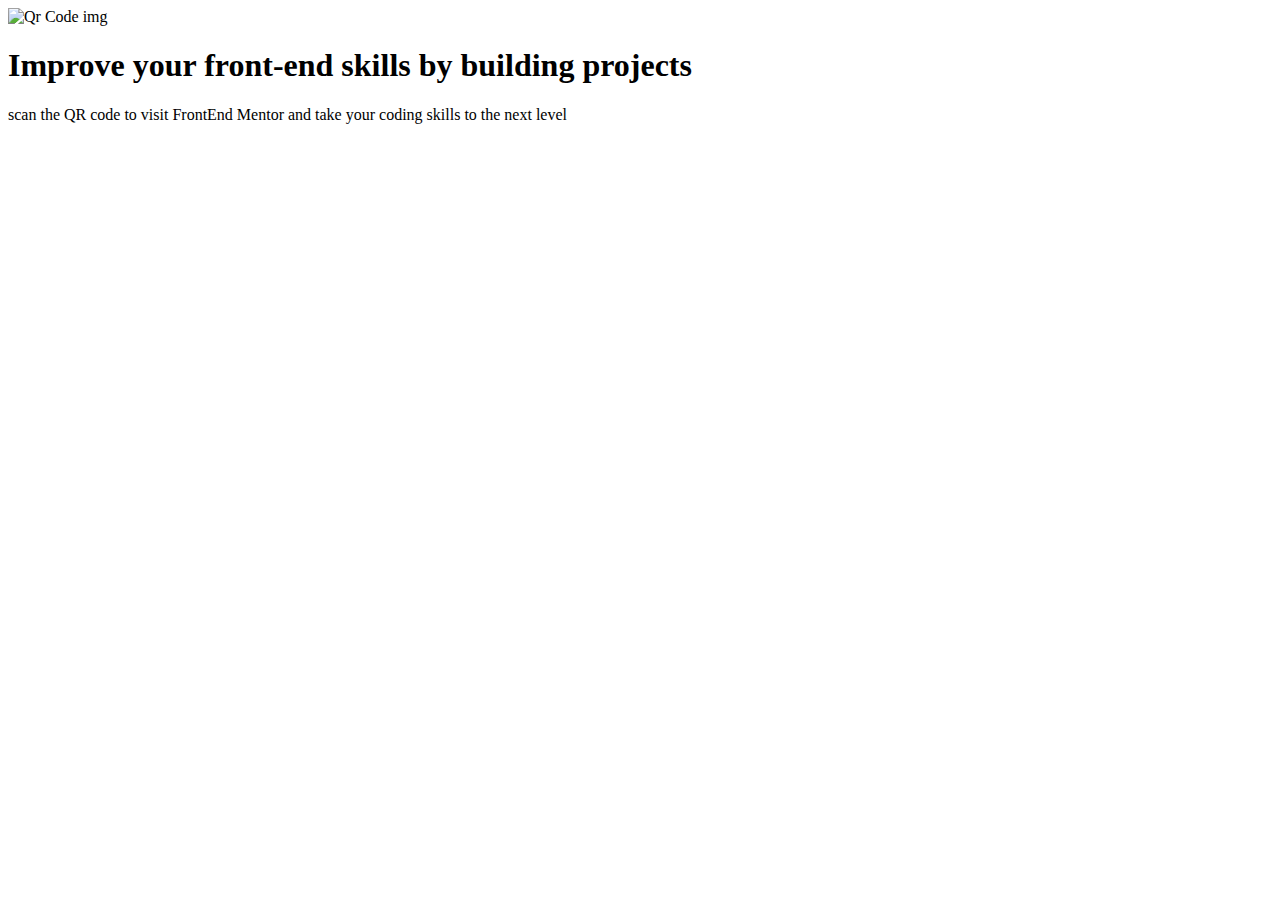
==== index.html @ e1277995 "Create index.html" ====
<!DOCTYPE html>
<html lang="en">
<head>
    <meta charset="UTF-8">
    <meta http-equiv="X-UA-Compatible" content="IE=edge">
    <meta name="viewport" content="width=device-width, initial-scale=1.0">
    <link rel="icon" type="image/x-icon" href="./img/favicon-32x32.png">
    <link rel="stylesheet" href="style.css">
    <title>QR CODE</title>
</head>
<body>
    
    <section class="container">
        <div class="qr-code">
            <img src="./img/image-qr-code.png" alt="Qr Code img">
        </div>
        <div class="content">
            <h1>Improve your front-end skills by building projects</h1>
            <p>scan the QR code to visit FrontEnd Mentor and take your coding skills to the next level</p>
        </div>
    </section>

</body>
</html>
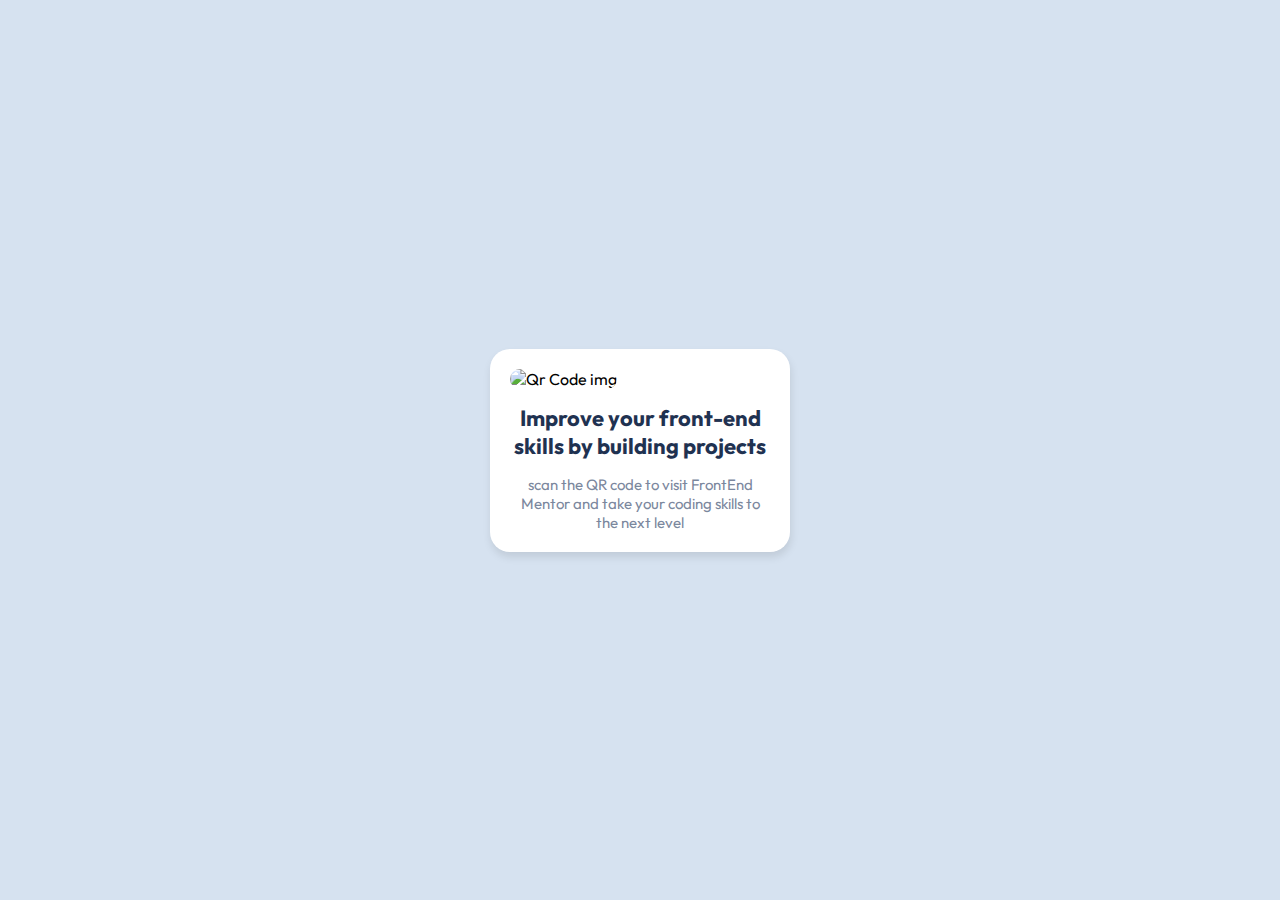
==== commit b12f4c4c: "Update index.html" ====
--- a/index.html
+++ b/index.html
@@ -4,8 +4,9 @@
     <meta charset="UTF-8">
     <meta http-equiv="X-UA-Compatible" content="IE=edge">
     <meta name="viewport" content="width=device-width, initial-scale=1.0">
-    <link rel="icon" type="image/x-icon" href="./img/favicon-32x32.png">
-    <link rel="stylesheet" href="style.css">
+    <link rel="icon" type="image/x-icon" href="./img/favicon-32x32.png"/>
+    <link rel="stylesheet" href="style.css"/>
+    <link href="https://gughas.github.io/QR-Code/style.css" rel="stylesheet"/>
     <title>QR CODE</title>
 </head>
 <body>
--- a/style.css
+++ b/style.css
@@ -0,0 +1,49 @@
+@import url('https://fonts.googleapis.com/css2?family=Outfit:wght@300;400;500&display=swap');
+
+*{
+    margin: 0;
+    padding: 0;
+    box-sizing: border-box;
+    font-family: 'Outfit', sans-serif;
+}
+
+body{
+    display: flex;
+    align-items: center;
+    justify-content: center;
+    width: 100%;
+    height: 100vh;
+    background-color: hsl(212, 45%, 89%);
+}
+
+img{
+    width: 100%;
+    border-radius: 10px;
+    margin-bottom: 15px;
+}
+
+
+.container{
+    width: 300px;
+    /* margin: auto; */
+    border-radius: 20px;
+    padding: 20px;
+    background-color: hsl(0, 0%, 100%);
+    border: none;
+    box-shadow: 1px 5px 9px 0px rgba(0,0,0,0.1);
+}
+
+p{
+    font-size: 15px;
+    color: hsl(220, 15%, 55%);
+    text-align: center;
+    font-weight: 400;
+}
+
+h1{
+    color: hsl(218, 44%, 22%);
+    text-align: center;
+    margin-bottom: 15px;
+    font-size: 22px;
+    font-weight: 700;
+}
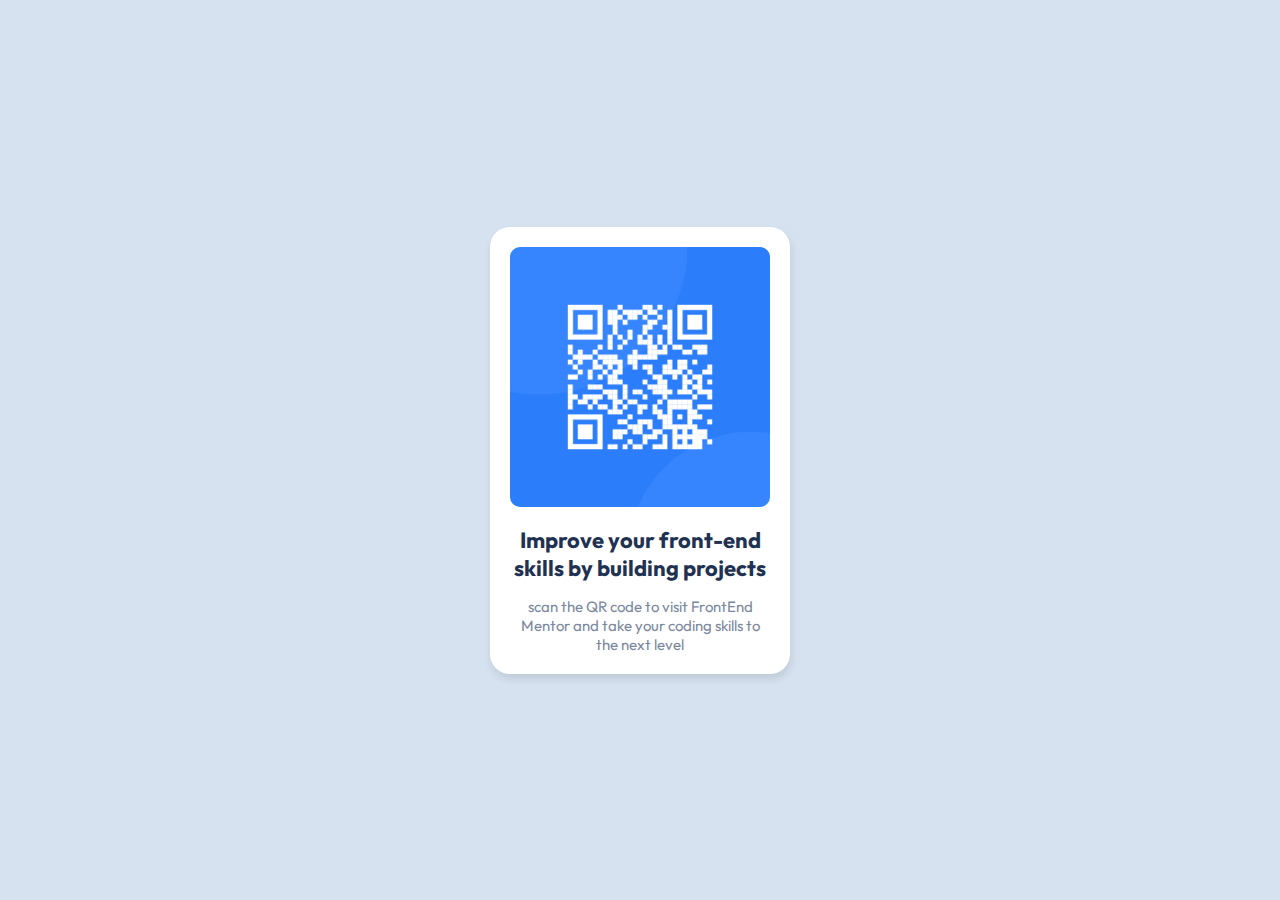
==== commit 82e02073: "Update index.html" ====
--- a/index.html
+++ b/index.html
@@ -4,7 +4,7 @@
     <meta charset="UTF-8">
     <meta http-equiv="X-UA-Compatible" content="IE=edge">
     <meta name="viewport" content="width=device-width, initial-scale=1.0">
-    <link rel="icon" type="image/x-icon" href="./img/favicon-32x32.png"/>
+    <link rel="icon" href="./img/favicon-32x32.png"/>
     <link rel="stylesheet" href="style.css"/>
     <link href="https://gughas.github.io/QR-Code/style.css" rel="stylesheet"/>
     <title>QR CODE</title>
